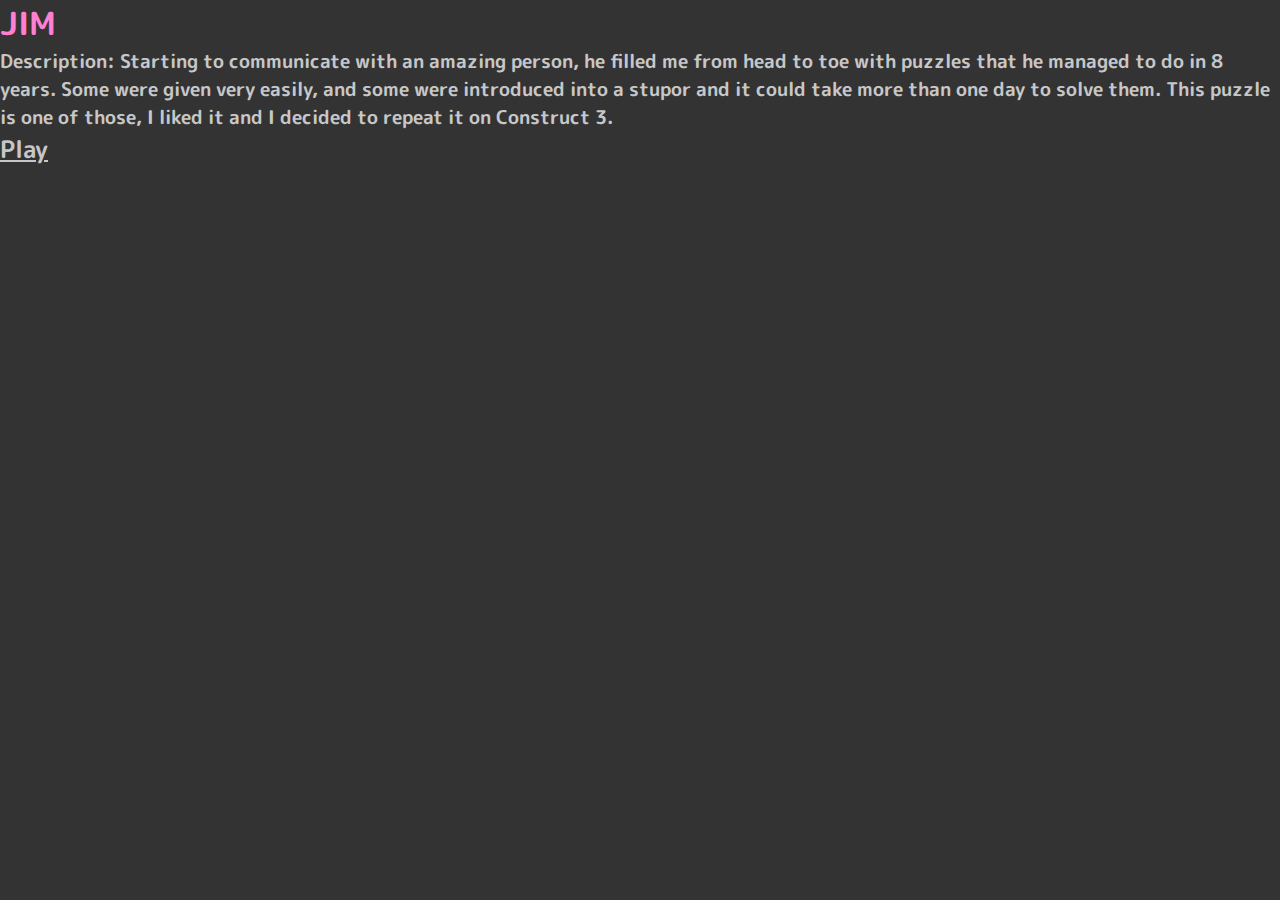
==== index.html @ 88c9307d "Font, shortcut icon" ====
<!DOCTYPE html>
<html lang="en-US">
    <head>
        <meta charset="utf-8">
        <meta name="viewport" content="width=device-width, initial-scale=1.0">
        <title>Geek Man Space</title>
        <link rel="stylesheet" href="style.css">
        <link rel="stylesheet" href="scrollbar.css">
        <link rel="shortcut icon" href="Avatar.png" type="image/png">
        <link rel="preconnect" href="https://fonts.googleapis.com">
        <link rel="preconnect" href="https://fonts.gstatic.com" crossorigin>
        <link href="https://fonts.googleapis.com/css2?family=M+PLUS+Rounded+1c:wght@700&display=swap" rel="stylesheet">
    </head>
<body>
    <h1 class="JIM">JIM</h1>
    <h3>Description: Starting to communicate with an amazing person,
    he filled me from head to toe with puzzles that he managed to do in 8 years.
    Some were given very easily, and some were introduced into a stupor and it could take more than one day to solve them.
    This puzzle is one of those, I liked it and I decided to repeat it on Construct 3.</h3>
    <h2><a href="Builds/Jim/index.html">Play</a></h2>
</body>
</html>
---- style.css ----
* 
{
  margin: 0;
  padding: 0;
}

body {
    background-color: rgb(51, 51, 51);
    font-family: 'M PLUS Rounded 1c', sans-serif;
}

h1 {
  color: rgb(255, 255, 255);
}

h3 {
  color: rgb(199, 199, 199);
}

a {
  color: rgb(199, 199, 199);
}

.JIM {
  color: rgb(255, 127, 208);
}
---- scrollbar.css ----
::-webkit-scrollbar {
    width: 10px;
}

::-webkit-scrollbar-track {
    background-color: rgb(61,61,61);
}

::-webkit-scrollbar-thumb {
    background-color: rgb(71,71,71);
}
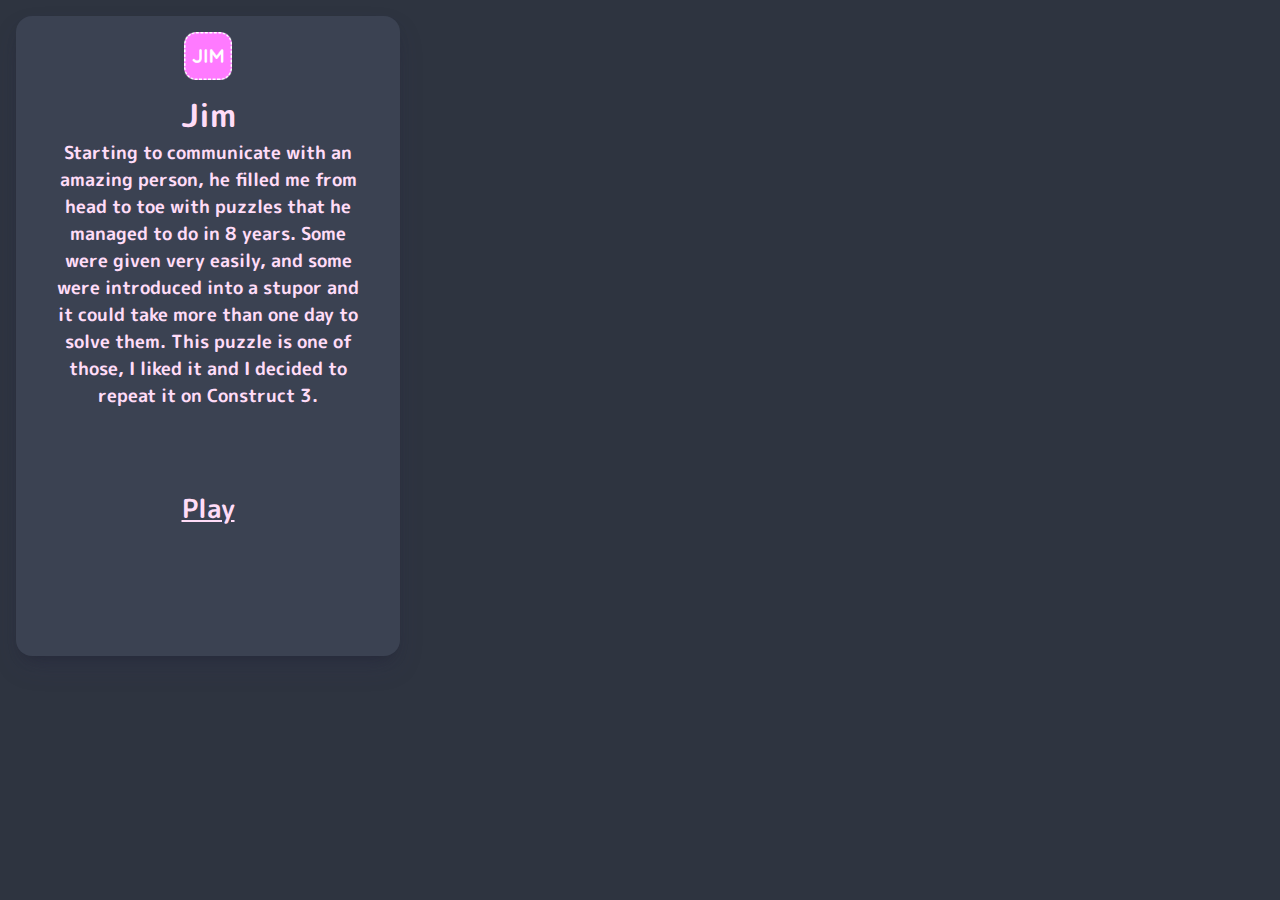
==== commit 35457dee: "icons and how i can add adaptive?" ====
--- a/index.html
+++ b/index.html
@@ -6,17 +6,22 @@
         <title>Geek Man Space</title>
         <link rel="stylesheet" href="style.css">
         <link rel="stylesheet" href="scrollbar.css">
-        <link rel="shortcut icon" href="Avatar.png" type="image/png">
+        <link rel="shortcut icon" href="Pictures/Avatar-640.png" type="image/png">
+        
         <link rel="preconnect" href="https://fonts.googleapis.com">
         <link rel="preconnect" href="https://fonts.gstatic.com" crossorigin>
         <link href="https://fonts.googleapis.com/css2?family=M+PLUS+Rounded+1c:wght@700&display=swap" rel="stylesheet">
     </head>
-<body>
-    <h1 class="JIM">JIM</h1>
-    <h3>Description: Starting to communicate with an amazing person,
-    he filled me from head to toe with puzzles that he managed to do in 8 years.
-    Some were given very easily, and some were introduced into a stupor and it could take more than one day to solve them.
-    This puzzle is one of those, I liked it and I decided to repeat it on Construct 3.</h3>
-    <h2><a href="Builds/Jim/index.html">Play</a></h2>
-</body>
-</html>+    <body>
+        <div class="Cards">
+            <div class="Card">
+                <div class="Card-Name">
+                    <img src="Pictures/JIM-256.png" class="Card-Icon">
+                    <h1 class="Card-Name"> Jim </h1>
+                </div>
+                <h3 class="Card-Description"> Starting to communicate with an amazing person, he filled me from head to toe with puzzles that he managed to do in 8 years. Some were given very easily, and some were introduced into a stupor and it could take more than one day to solve them. This puzzle is one of those, I liked it and I decided to repeat it on Construct 3. </h3>
+                <h2 class="Card-Link"><a href="Builds/Jim/index.html"  class="Card-Link"> Play </a></h2>
+            </div>
+        </div>
+    </body>
+</html>
--- a/style.css
+++ b/style.css
@@ -1,26 +1,55 @@
-* 
-{
-  margin: 0;
-  padding: 0;
+* {
+    margin: 0;
+    padding: 0;
+    border: 0;
+    font-size:0px;
 }
 
 body {
-    background-color: rgb(51, 51, 51);
+    background-color: rgb(46, 52, 64);
     font-family: 'M PLUS Rounded 1c', sans-serif;
 }
 
-h1 {
-  color: rgb(255, 255, 255);
+.Cards {
+    display: flex;
+    flex-wrap: wrap;
 }
 
-h3 {
-  color: rgb(199, 199, 199);
+.Card {
+    width: 384px;
+    height: 640px;
+    background-color: rgb(59, 66, 82);
+    border-radius: 16px;
+    margin-left: 16px;
+    margin-right: 16px;
+    margin-top: 16px;
+    margin-bottom: 16px;
+    box-shadow: rgba(50, 50, 93, 0.25) 0px 13px 27px -5px, rgba(0, 0, 0, 0.3) 0px 8px 16px -8px;
 }
 
-a {
-  color: rgb(199, 199, 199);
+.Card-Name {
+    text-align: center;
+    color: rgb(255, 220, 247);
+    font-size: 32px;
 }
 
-.JIM {
-  color: rgb(255, 127, 208);
+.Card-Description {
+    margin-left: 32px;
+    margin-right: 32px;
+    text-align: center;
+    color: rgb(255, 220, 247);
+    font-size: 18px;
+}
+
+.Card-Link {
+    margin-top: 80px;
+    text-align: center;
+    color: rgb(255, 220, 247);
+    font-size: 26px;
+}
+
+.Card-Icon {
+    padding-top: 16px;
+    width: 48px;
+    height: 48px;
 }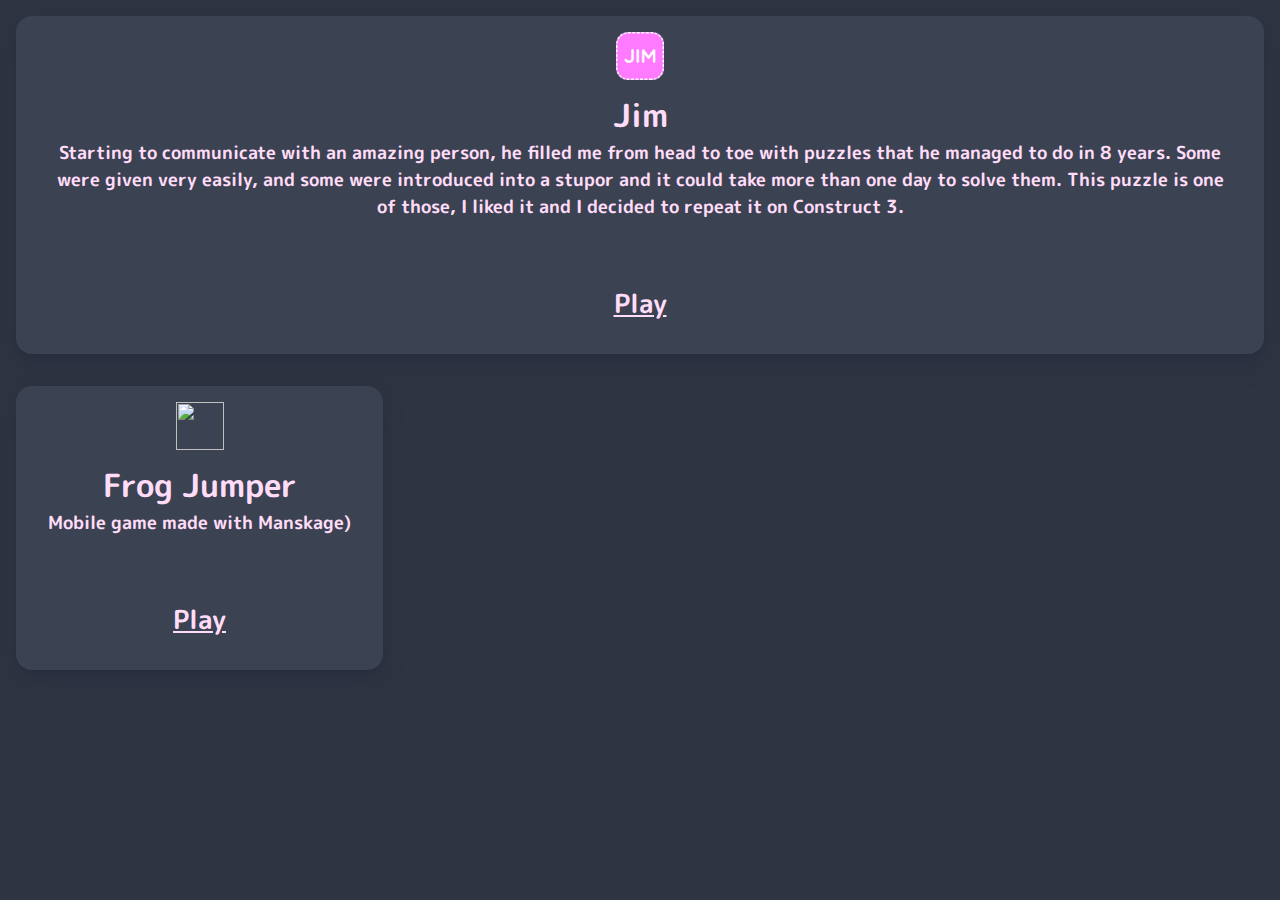
==== commit 71559beb: "Now games open in new window & hover animation" ====
--- a/index.html
+++ b/index.html
@@ -20,7 +20,15 @@
                     <h1 class="Card-Name"> Jim </h1>
                 </div>
                 <h3 class="Card-Description"> Starting to communicate with an amazing person, he filled me from head to toe with puzzles that he managed to do in 8 years. Some were given very easily, and some were introduced into a stupor and it could take more than one day to solve them. This puzzle is one of those, I liked it and I decided to repeat it on Construct 3. </h3>
-                <h2 class="Card-Link"><a href="Builds/Jim/index.html"  class="Card-Link"> Play </a></h2>
+                <h2 class="Card-Link"><a href="Builds/Jim/index.html" target="_blank" class="Card-Link"> Play </a></h2>
+            </div>
+            <div class="Card">
+                <div class="Card-Name">
+                    <img src="Pictures/FrogJumper-256.png" class="Card-Icon">
+                    <h1 class="Card-Name"> Frog Jumper </h1>
+                </div>
+                <h3 class="Card-Description"> Mobile game made with Manskage) </h3>
+                <h2 class="Card-Link"><a href="Builds/Frog Jumper/index.html" target="_blank" class="Card-Link"> Play </a></h2>
             </div>
         </div>
     </body>
--- a/style.css
+++ b/style.css
@@ -16,8 +16,8 @@
 }
 
 .Card {
-    width: 384px;
-    height: 640px;
+    width: auto;
+    height: auto;
     background-color: rgb(59, 66, 82);
     border-radius: 16px;
     margin-left: 16px;
@@ -25,6 +25,11 @@
     margin-top: 16px;
     margin-bottom: 16px;
     box-shadow: rgba(50, 50, 93, 0.25) 0px 13px 27px -5px, rgba(0, 0, 0, 0.3) 0px 8px 16px -8px;
+    transition: background-color 0.2s ease-in-out;
+}
+
+.Card:hover {
+    background-color: rgb(69, 76, 92);
 }
 
 .Card-Name {
@@ -42,10 +47,11 @@
 }
 
 .Card-Link {
-    margin-top: 80px;
     text-align: center;
     color: rgb(255, 220, 247);
     font-size: 26px;
+    margin-top: 64px;
+    margin-bottom: 32px;
 }
 
 .Card-Icon {
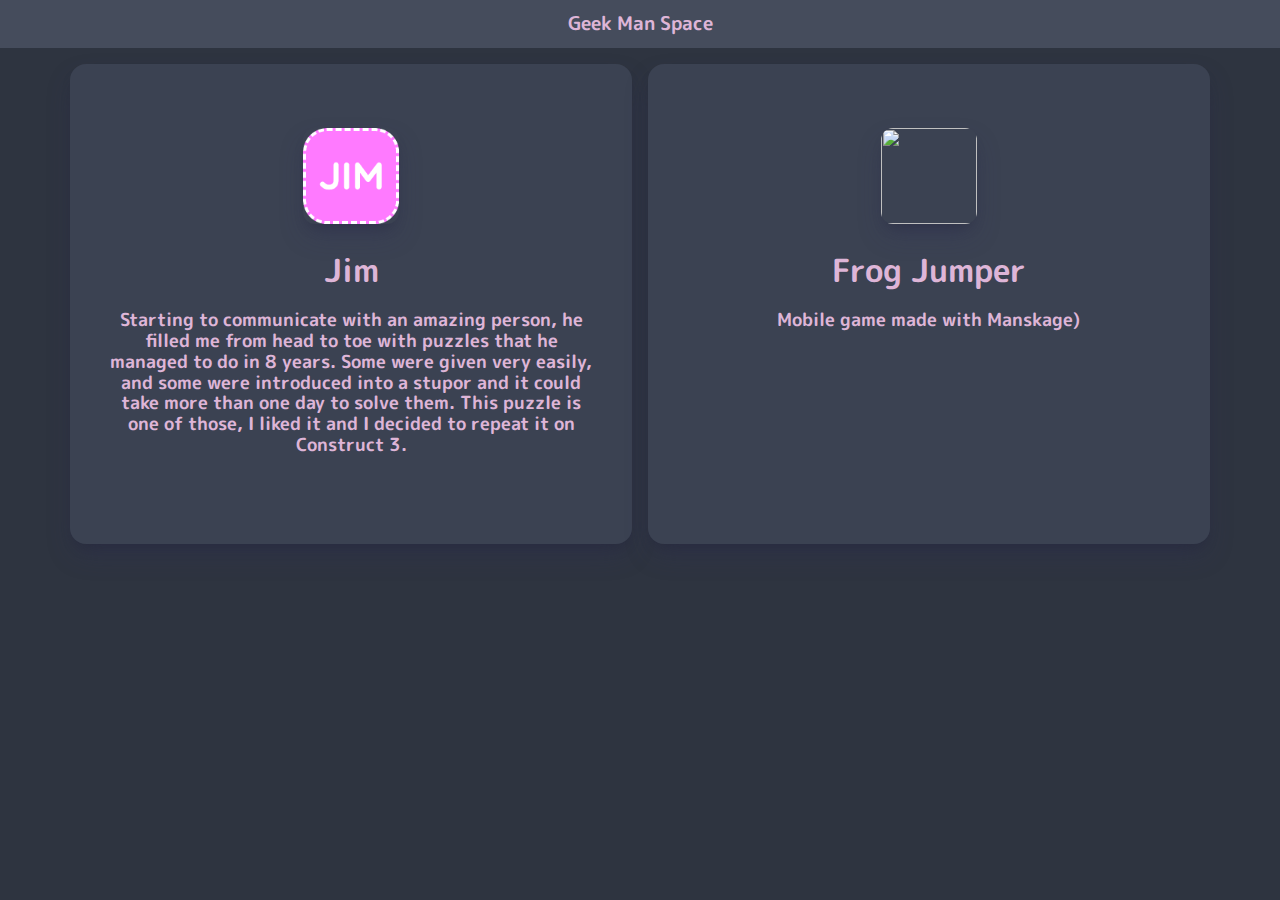
==== commit 2875c520: "small changes" ====
--- a/index.html
+++ b/index.html
@@ -1,35 +1,45 @@
 <!DOCTYPE html>
 <html lang="en-US">
-    <head>
-        <meta charset="utf-8">
-        <meta name="viewport" content="width=device-width, initial-scale=1.0">
-        <title>Geek Man Space</title>
-        <link rel="stylesheet" href="style.css">
-        <link rel="stylesheet" href="scrollbar.css">
-        <link rel="shortcut icon" href="Pictures/Avatar-640.png" type="image/png">
-        
-        <link rel="preconnect" href="https://fonts.googleapis.com">
-        <link rel="preconnect" href="https://fonts.gstatic.com" crossorigin>
-        <link href="https://fonts.googleapis.com/css2?family=M+PLUS+Rounded+1c:wght@700&display=swap" rel="stylesheet">
-    </head>
-    <body>
-        <div class="Cards">
-            <div class="Card">
-                <div class="Card-Name">
-                    <img src="Pictures/JIM-256.png" class="Card-Icon">
-                    <h1 class="Card-Name"> Jim </h1>
-                </div>
-                <h3 class="Card-Description"> Starting to communicate with an amazing person, he filled me from head to toe with puzzles that he managed to do in 8 years. Some were given very easily, and some were introduced into a stupor and it could take more than one day to solve them. This puzzle is one of those, I liked it and I decided to repeat it on Construct 3. </h3>
-                <h2 class="Card-Link"><a href="Builds/Jim/index.html" target="_blank" class="Card-Link"> Play </a></h2>
+
+<head>
+    <meta charset="utf-8">
+    <meta name="viewport" content="width=device-width, initial-scale=1.0">
+    <title>Geek Man Space</title>
+    <link rel="stylesheet" href="Styles/normalize.css">
+    <link rel="stylesheet" href="Styles//cards.css">
+    <link rel="stylesheet" href="Styles//navbar.css">
+    <link rel="stylesheet" href="Styles//scrollbar.css">
+    <link rel="stylesheet" href="Styles//breakpoints.css">
+    <link rel="shortcut icon" href="./Pictures/Avatar-640.png" type="image/png">
+    <link rel="preconnect" href="https://fonts.googleapis.com">
+    <link rel="preconnect" href="https://fonts.gstatic.com" crossorigin>
+    <link href="https://fonts.googleapis.com/css2?family=M+PLUS+Rounded+1c:wght@700&display=swap" rel="stylesheet">
+</head>
+
+<body>
+    <div class="navbar">
+        <h3>Geek Man Space</h3>
+    </div>
+    <div class="Cards">
+        <a href="./Builds/Jim/index.html" target="_blank" class="Card">
+            <div class="Card-Name">
+                <img src="./Pictures/JIM-256.png" class="Card-Icon">
+                <h1 class="Card-Name"> Jim </h1>
             </div>
-            <div class="Card">
-                <div class="Card-Name">
-                    <img src="Pictures/FrogJumper-256.png" class="Card-Icon">
-                    <h1 class="Card-Name"> Frog Jumper </h1>
-                </div>
-                <h3 class="Card-Description"> Mobile game made with Manskage) </h3>
-                <h2 class="Card-Link"><a href="Builds/Frog Jumper/index.html" target="_blank" class="Card-Link"> Play </a></h2>
+            <h3 class="Card-Description"> Starting to communicate with an amazing person, he filled me from head to
+                toe with puzzles that he managed to do in 8 years. Some were given very easily, and some were
+                introduced into a stupor and it could take more than one day to solve them. This puzzle is one of
+                those, I liked it and I decided to repeat it on Construct 3. </h3> 
+        </a>
+        <a href="./Builds/Frog Jumper/index.html" target="_blank" class="Card">
+            <div class="Card-Name">
+                <img src="./Pictures/FrogJumper-256.png" class="Card-Icon">
+                <h1 class="Card-Name"> Frog Jumper </h1>
             </div>
-        </div>
-    </body>
-</html>
+            <h3 class="Card-Description"> Mobile game made with Manskage) </h3>
+            </h2>
+        </a>
+    </div>
+</body>
+
+</html>--- a/Styles/cards.css
+++ b/Styles/cards.css
@@ -0,0 +1,62 @@
+
+
+body {
+    background-color: rgb(46, 52, 64);
+    font-family: 'M PLUS Rounded 1c', sans-serif;
+    padding: 1em;
+}
+
+.Cards {
+    display: flex;
+    flex-direction: row;
+    gap: 1em;
+    width: 100%;
+    flex-wrap: wrap;
+}
+
+.Card {
+    height: 30rem;
+    background-color: rgb(59, 66, 82);
+    border-radius: 16px;
+    box-shadow: rgba(50, 50, 93, 0.4) 0px 13px 27px -5px, rgba(0, 0, 0, 0.3) 0px 8px 16px -8px;
+    transition: background-color 0.2s ease-in-out;
+    text-decoration: none;
+}
+
+.Card:hover {
+    background-color: rgb(69, 76, 92);
+}
+
+.Card-Name {
+    text-align: center;
+    color: rgb(222, 181, 215);
+    font-size: 32px;
+
+}
+
+.Card-Description {
+    text-align: center;
+    border-radius: 12px;
+    color: rgb(222, 181, 215);
+    font-size: 18px;
+    height: 36%;
+    overflow-y: auto;
+    margin-left: 2em;
+    margin-right: 2em;
+}
+
+.Card-Link {
+    text-align: center;
+    color: rgb(115, 106, 109);
+    font-size: 26px;
+    margin-top: 2em;
+    margin-bottom: 1em;
+}
+
+.Card-Icon {
+    margin-top: 2em;
+    width: 96px;
+    height: 96px;
+    border-radius: 12px;
+    box-shadow: rgba(50, 50, 93, 0.4) 0px 13px 27px -5px, rgba(0, 0, 0, 0.3) 0px 8px 16px -8px;
+}--- a/Styles/navbar.css
+++ b/Styles/navbar.css
@@ -0,0 +1,18 @@
+body {
+    padding-top: 4em;
+}
+
+.navbar {
+    width: 100%;
+    height: 3em;
+    position: fixed;
+    top: 0;
+    left: 0;
+    background-color: rgb(69, 76, 92);
+    display: flex;
+    justify-content: center;
+    align-items: center;
+}
+.navbar h3{
+    color: rgb(222, 181, 215);
+}--- a/Styles/scrollbar.css
+++ b/Styles/scrollbar.css
@@ -0,0 +1,14 @@
+::-webkit-scrollbar {
+    width: 10px;
+    border-radius: 12px;
+}
+
+::-webkit-scrollbar-track {
+    background-color: rgb(46, 52, 64);
+    border-radius: 12px;
+}
+
+::-webkit-scrollbar-thumb {
+    background-color: rgb(69, 76, 92);
+    border-radius: 12px;
+}--- a/Styles/breakpoints.css
+++ b/Styles/breakpoints.css
@@ -0,0 +1,49 @@
+/* */
+@media (min-width: 1399.99px) {
+
+    /* Cards */
+    .Cards {
+        flex-direction: row;
+        justify-content: center;
+    }
+
+    .Card {
+        width: 30%;
+    }
+}
+
+/* X-Large devices (large desktops, less than 1400px) */
+@media (max-width: 1399.98px) {
+
+    /* Cards */
+    .Cards {
+        flex-direction: row;
+        justify-content: center;
+    }
+
+    .Card {
+        width: 45%;
+    }
+}
+
+/* Large devices (desktops, less than 1200px) */
+@media (max-width: 1199.98px) {}
+
+/* Medium devices (tablets, less than 992px) */
+@media (max-width: 991.98px) {}
+
+/* Small devices (landscape phones, less than 768px) */
+@media (max-width: 767.98px) {
+
+    /* Cards */
+    .Cards {
+        flex-direction: column;
+    }
+
+    .Card {
+        width: 100%;
+    }
+}
+
+/* X-Small devices (portrait phones, less than 576px) */
+@media (max-width: 575.98px) {}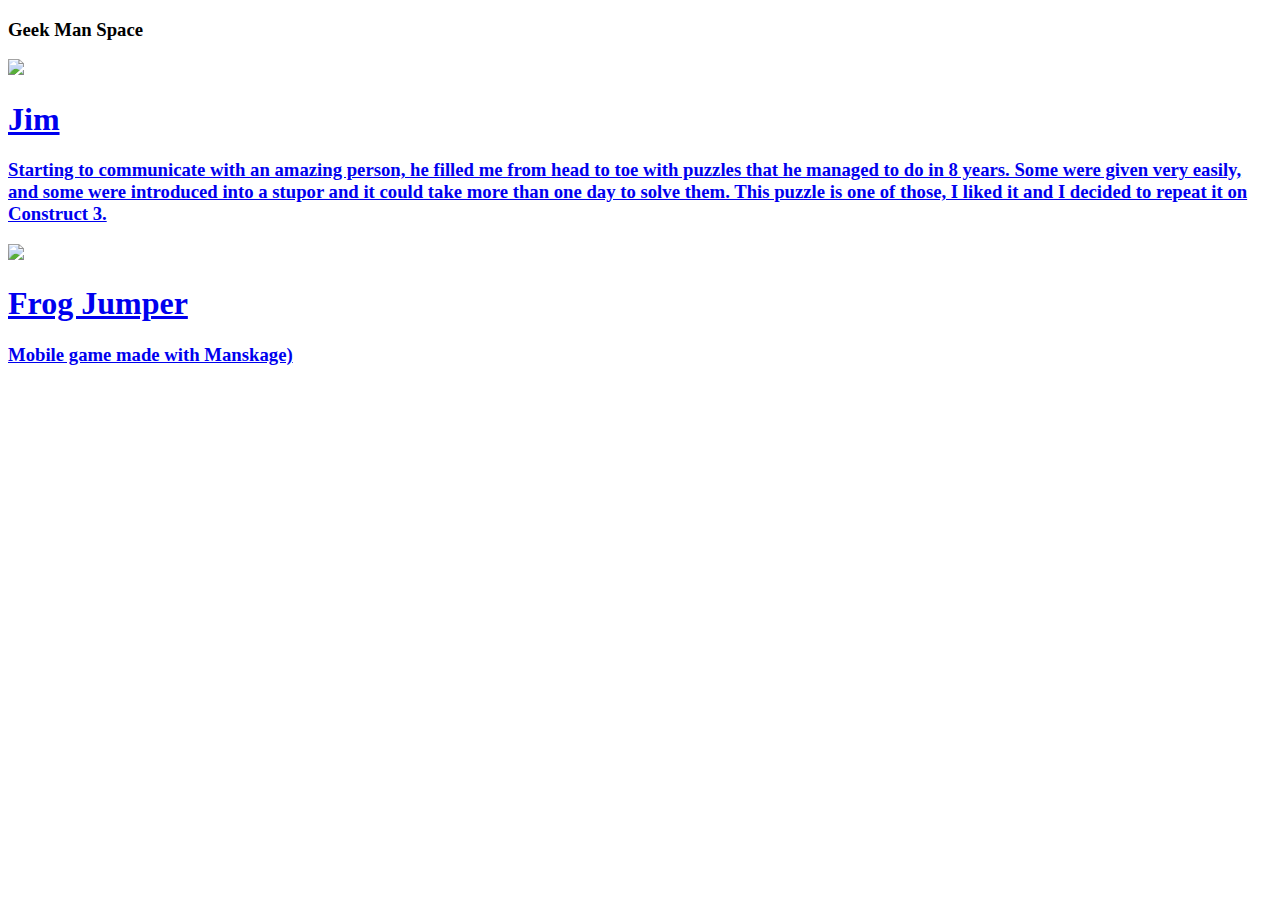
==== commit c035060b: "fix it?" ====
--- a/index.html
+++ b/index.html
@@ -5,12 +5,13 @@
     <meta charset="utf-8">
     <meta name="viewport" content="width=device-width, initial-scale=1.0">
     <title>Geek Man Space</title>
-    <link rel="stylesheet" href="Styles/normalize.css">
-    <link rel="stylesheet" href="Styles//cards.css">
-    <link rel="stylesheet" href="Styles//navbar.css">
-    <link rel="stylesheet" href="Styles//scrollbar.css">
-    <link rel="stylesheet" href="Styles//breakpoints.css">
-    <link rel="shortcut icon" href="./Pictures/Avatar-640.png" type="image/png">
+    <link rel="stylesheet" href="styles/style.css">
+    <link rel="stylesheet" href="styles/normalize.css">
+    <link rel="stylesheet" href="styles/cards.css">
+    <link rel="stylesheet" href="styles/navbar.css">
+    <link rel="stylesheet" href="styles/scrollbar.css">
+    <link rel="stylesheet" href="styles/breakpoints.css">
+    <link rel="shortcut icon" href="pictures/avatar.png" type="image/png">
     <link rel="preconnect" href="https://fonts.googleapis.com">
     <link rel="preconnect" href="https://fonts.gstatic.com" crossorigin>
     <link href="https://fonts.googleapis.com/css2?family=M+PLUS+Rounded+1c:wght@700&display=swap" rel="stylesheet">
@@ -20,23 +21,23 @@
     <div class="navbar">
         <h3>Geek Man Space</h3>
     </div>
-    <div class="Cards">
-        <a href="./Builds/Jim/index.html" target="_blank" class="Card">
-            <div class="Card-Name">
-                <img src="./Pictures/JIM-256.png" class="Card-Icon">
-                <h1 class="Card-Name"> Jim </h1>
+    <div class="cards">
+        <a href="builds/Jim/index.html" target="_blank" class="card">
+            <div class="card-name">
+                <img src="pictures/JIM-icon.png" class="card-icon">
+                <h1 class="card-name"> Jim </h1>
             </div>
-            <h3 class="Card-Description"> Starting to communicate with an amazing person, he filled me from head to
+            <h3 class="card-description"> Starting to communicate with an amazing person, he filled me from head to
                 toe with puzzles that he managed to do in 8 years. Some were given very easily, and some were
                 introduced into a stupor and it could take more than one day to solve them. This puzzle is one of
                 those, I liked it and I decided to repeat it on Construct 3. </h3> 
         </a>
-        <a href="./Builds/Frog Jumper/index.html" target="_blank" class="Card">
-            <div class="Card-Name">
-                <img src="./Pictures/FrogJumper-256.png" class="Card-Icon">
-                <h1 class="Card-Name"> Frog Jumper </h1>
+        <a href="builds/Frog Jumper/index.html" target="_blank" class="card">
+            <div class="card-name">
+                <img src="pictures/FrogJumper-icon.png" class="card-icon">
+                <h1 class="card-name"> Frog Jumper </h1>
             </div>
-            <h3 class="Card-Description"> Mobile game made with Manskage) </h3>
+            <h3 class="card-description"> Mobile game made with Manskage) </h3>
             </h2>
         </a>
     </div>
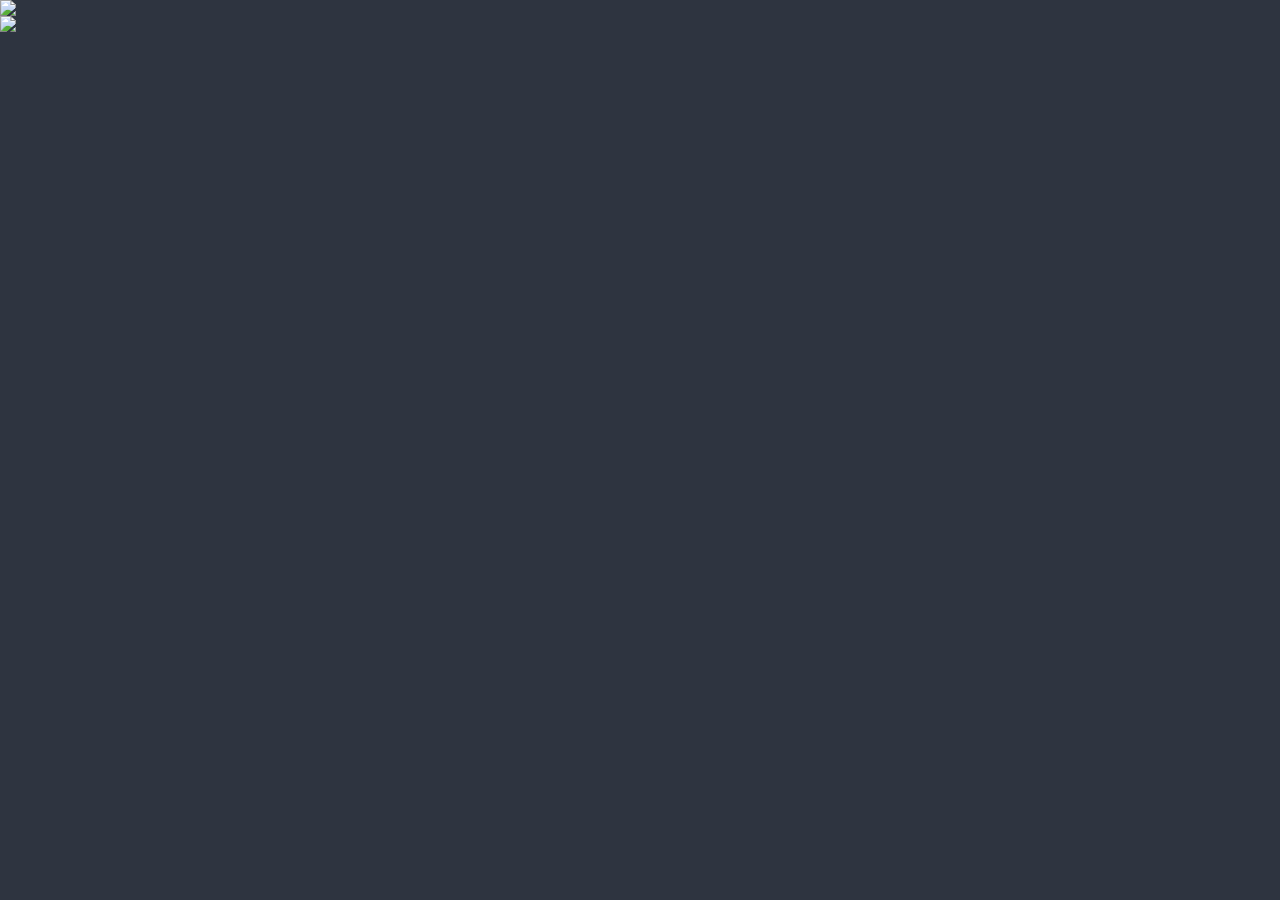
==== commit d4eca0a6: "Sorry github pages" ====
--- a/index.html
+++ b/index.html
@@ -5,12 +5,12 @@
     <meta charset="utf-8">
     <meta name="viewport" content="width=device-width, initial-scale=1.0">
     <title>Geek Man Space</title>
-    <link rel="stylesheet" href="styles/style.css">
-    <link rel="stylesheet" href="styles/normalize.css">
-    <link rel="stylesheet" href="styles/cards.css">
-    <link rel="stylesheet" href="styles/navbar.css">
-    <link rel="stylesheet" href="styles/scrollbar.css">
-    <link rel="stylesheet" href="styles/breakpoints.css">
+    <link rel="stylesheet" href="style.css">
+    <link rel="stylesheet" href="normalize.css">
+    <link rel="stylesheet" href="cards.css">
+    <link rel="stylesheet" href="navbar.css">
+    <link rel="stylesheet" href="scrollbar.css">
+    <link rel="stylesheet" href="breakpoints.css">
     <link rel="shortcut icon" href="pictures/avatar.png" type="image/png">
     <link rel="preconnect" href="https://fonts.googleapis.com">
     <link rel="preconnect" href="https://fonts.gstatic.com" crossorigin>
@@ -22,9 +22,9 @@
         <h3>Geek Man Space</h3>
     </div>
     <div class="cards">
-        <a href="builds/Jim/index.html" target="_blank" class="card">
+        <a href="Builds/Jim/index.html" target="_blank" class="card">
             <div class="card-name">
-                <img src="pictures/JIM-icon.png" class="card-icon">
+                <img src="Pictures/JIM-icon.png" class="card-icon">
                 <h1 class="card-name"> Jim </h1>
             </div>
             <h3 class="card-description"> Starting to communicate with an amazing person, he filled me from head to
@@ -32,9 +32,9 @@
                 introduced into a stupor and it could take more than one day to solve them. This puzzle is one of
                 those, I liked it and I decided to repeat it on Construct 3. </h3> 
         </a>
-        <a href="builds/Frog Jumper/index.html" target="_blank" class="card">
+        <a href="Builds/Frog Jumper/index.html" target="_blank" class="card">
             <div class="card-name">
-                <img src="pictures/FrogJumper-icon.png" class="card-icon">
+                <img src="Pictures/FrogJumper-icon.png" class="card-icon">
                 <h1 class="card-name"> Frog Jumper </h1>
             </div>
             <h3 class="card-description"> Mobile game made with Manskage) </h3>
--- a/style.css
+++ b/style.css
@@ -0,0 +1,63 @@
+* {
+    margin: 0;
+    padding: 0;
+    border: 0;
+    font-size:0px;
+}
+
+body {
+    background-color: rgb(46, 52, 64);
+    font-family: 'M PLUS Rounded 1c', sans-serif;
+}
+
+.Cards {
+    display: flex;
+    flex-wrap: wrap;
+}
+
+.Card {
+    width: auto;
+    height: auto;
+    background-color: rgb(59, 66, 82);
+    border-radius: 16px;
+    margin-left: 16px;
+    margin-right: 16px;
+    margin-top: 16px;
+    margin-bottom: 16px;
+    box-shadow: rgba(50, 50, 93, 0.4) 0px 13px 27px -5px, rgba(0, 0, 0, 0.3) 0px 8px 16px -8px;
+    transition: background-color 0.2s ease-in-out;
+}
+
+.Card:hover {
+    background-color: rgb(69, 76, 92);
+}
+
+.Card-Name {
+    text-align: center;
+    color: rgb(255, 220, 247);
+    font-size: 32px;
+}
+
+.Card-Description {
+    margin-left: 32px;
+    margin-right: 32px;
+    text-align: center;
+    color: rgb(255, 220, 247);
+    font-size: 18px;
+}
+
+.Card-Link {
+    text-align: center;
+    color: rgb(255, 220, 247);
+    font-size: 26px;
+    margin-top: 64px;
+    margin-bottom: 32px;
+}
+
+.Card-Icon {
+    margin-top: 16px;
+    width: 48px;
+    height: 48px;
+    border-radius: 12px;
+    box-shadow: rgba(50, 50, 93, 0.4) 0px 13px 27px -5px, rgba(0, 0, 0, 0.3) 0px 8px 16px -8px;
+}--- a/scrollbar.css
+++ b/scrollbar.css
@@ -0,0 +1,11 @@
+::-webkit-scrollbar {
+    width: 10px;
+}
+
+::-webkit-scrollbar-track {
+    background-color: rgb(61,61,61);
+}
+
+::-webkit-scrollbar-thumb {
+    background-color: rgb(71,71,71);
+}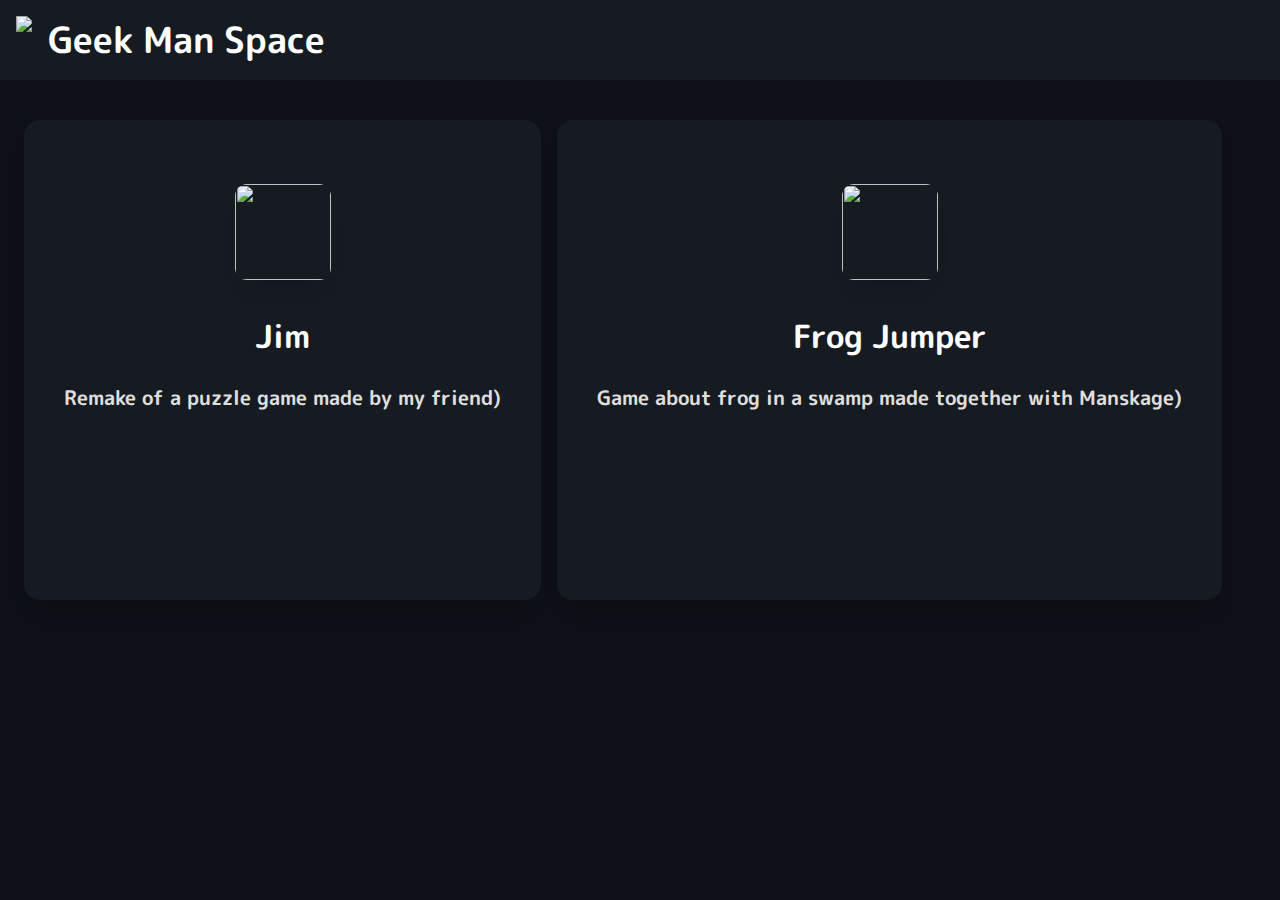
==== commit e952a5ee: "Frog Jumper maybe release & new colors" ====
--- a/index.html
+++ b/index.html
@@ -19,25 +19,23 @@
 
 <body>
     <div class="navbar">
-        <h3>Geek Man Space</h3>
+        <img src="pictures/avatar.png" class="navbar-logo">
+        <h3 class="navbar-text"> Geek Man Space </h3>
     </div>
     <div class="cards">
         <a href="Builds/Jim/index.html" target="_blank" class="card">
             <div class="card-name">
-                <img src="Pictures/JIM-icon.png" class="card-icon">
+                <img src="pictures/JIM-icon.png" class="card-icon">
                 <h1 class="card-name"> Jim </h1>
             </div>
-            <h3 class="card-description"> Starting to communicate with an amazing person, he filled me from head to
-                toe with puzzles that he managed to do in 8 years. Some were given very easily, and some were
-                introduced into a stupor and it could take more than one day to solve them. This puzzle is one of
-                those, I liked it and I decided to repeat it on Construct 3. </h3> 
+            <h3 class="card-description"> Remake of a puzzle game made by my friend) </h3> 
         </a>
         <a href="Builds/Frog Jumper/index.html" target="_blank" class="card">
             <div class="card-name">
-                <img src="Pictures/FrogJumper-icon.png" class="card-icon">
+                <img src="pictures/FrogJumper-icon.png" class="card-icon">
                 <h1 class="card-name"> Frog Jumper </h1>
             </div>
-            <h3 class="card-description"> Mobile game made with Manskage) </h3>
+            <h3 class="card-description"> Game about frog in a swamp made together with Manskage) </h3>
             </h2>
         </a>
     </div>
--- a/style.css
+++ b/style.css
@@ -1,63 +1,14 @@
-* {
-    margin: 0;
-    padding: 0;
-    border: 0;
-    font-size:0px;
-}
+body {
+    --color-0: rgb(13, 17, 23);
+    --color-1: rgb(22, 27, 34);
+    --color-2: rgb(33, 38, 44);
+    --color-3: rgb(222, 222, 222);
+    --color-4: rgb(255, 255, 255);
+    --shadow-1: 0px 16px 24px -16px rgba(0, 0, 0, 0.3);
+    --shadow-2: 0px 16px 24px 0px rgba(0, 0, 0, 0.4);
 
-body {
-    background-color: rgb(46, 52, 64);
+
+    background-color: var(--color-0);
     font-family: 'M PLUS Rounded 1c', sans-serif;
-}
-
-.Cards {
-    display: flex;
-    flex-wrap: wrap;
-}
-
-.Card {
-    width: auto;
-    height: auto;
-    background-color: rgb(59, 66, 82);
-    border-radius: 16px;
-    margin-left: 16px;
-    margin-right: 16px;
-    margin-top: 16px;
-    margin-bottom: 16px;
-    box-shadow: rgba(50, 50, 93, 0.4) 0px 13px 27px -5px, rgba(0, 0, 0, 0.3) 0px 8px 16px -8px;
-    transition: background-color 0.2s ease-in-out;
-}
-
-.Card:hover {
-    background-color: rgb(69, 76, 92);
-}
-
-.Card-Name {
-    text-align: center;
-    color: rgb(255, 220, 247);
-    font-size: 32px;
-}
-
-.Card-Description {
-    margin-left: 32px;
-    margin-right: 32px;
-    text-align: center;
-    color: rgb(255, 220, 247);
-    font-size: 18px;
-}
-
-.Card-Link {
-    text-align: center;
-    color: rgb(255, 220, 247);
-    font-size: 26px;
-    margin-top: 64px;
-    margin-bottom: 32px;
-}
-
-.Card-Icon {
-    margin-top: 16px;
-    width: 48px;
-    height: 48px;
-    border-radius: 12px;
-    box-shadow: rgba(50, 50, 93, 0.4) 0px 13px 27px -5px, rgba(0, 0, 0, 0.3) 0px 8px 16px -8px;
+    padding: 1em;
 }--- a/cards.css
+++ b/cards.css
@@ -0,0 +1,50 @@
+.cards {
+    display: flex;
+    flex-direction: row;
+    gap: 1em;
+    width: 100%;
+    flex-wrap: wrap;
+    padding-top: 6em;
+}
+
+.card {
+    height: 30rem;
+    background-color: var(--color-1);
+    border-radius: 16px;
+    box-shadow: var(--shadow);
+    text-decoration: none;
+    box-shadow: var(--shadow-1);
+    transition: box-shadow 0.2s, background-color 0.2s ease-in-out;
+}
+
+.card:hover {
+    background-color: var(--color-2);
+    box-shadow: var(--shadow-2);
+}
+
+.card-name {
+    text-align: center;
+    color: var(--color-4);
+    font-size: 32px;
+}
+
+.card-description {
+    text-align: center;
+    border-radius: 12px;
+    color: var(--color-3);
+    font-size: 20px;
+    height: 36%;
+    overflow-y: auto;
+    padding-left: 1em;
+    padding-right: 1em;
+    margin-left: 1em;
+    margin-right: 1em;
+}
+
+.card-icon {
+    margin-top: 2em;
+    width: 96px;
+    height: 96px;
+    border-radius: 12px;
+    box-shadow: var(--shadow-1);
+}--- a/navbar.css
+++ b/navbar.css
@@ -0,0 +1,22 @@
+.navbar {
+    width: 100%;
+    height: 5em;
+    position: fixed;
+    top: 0;
+    left: 0;
+    background-color: var(--color-1);
+    display: flex;
+    gap: 1em;
+    align-items: center;
+    justify-content: left;
+}
+
+.navbar-text {
+    color: var(--color-4);
+    font-size: 36px;
+}
+
+.navbar-logo {
+    padding-left: 1em;
+    height: 3em;
+}